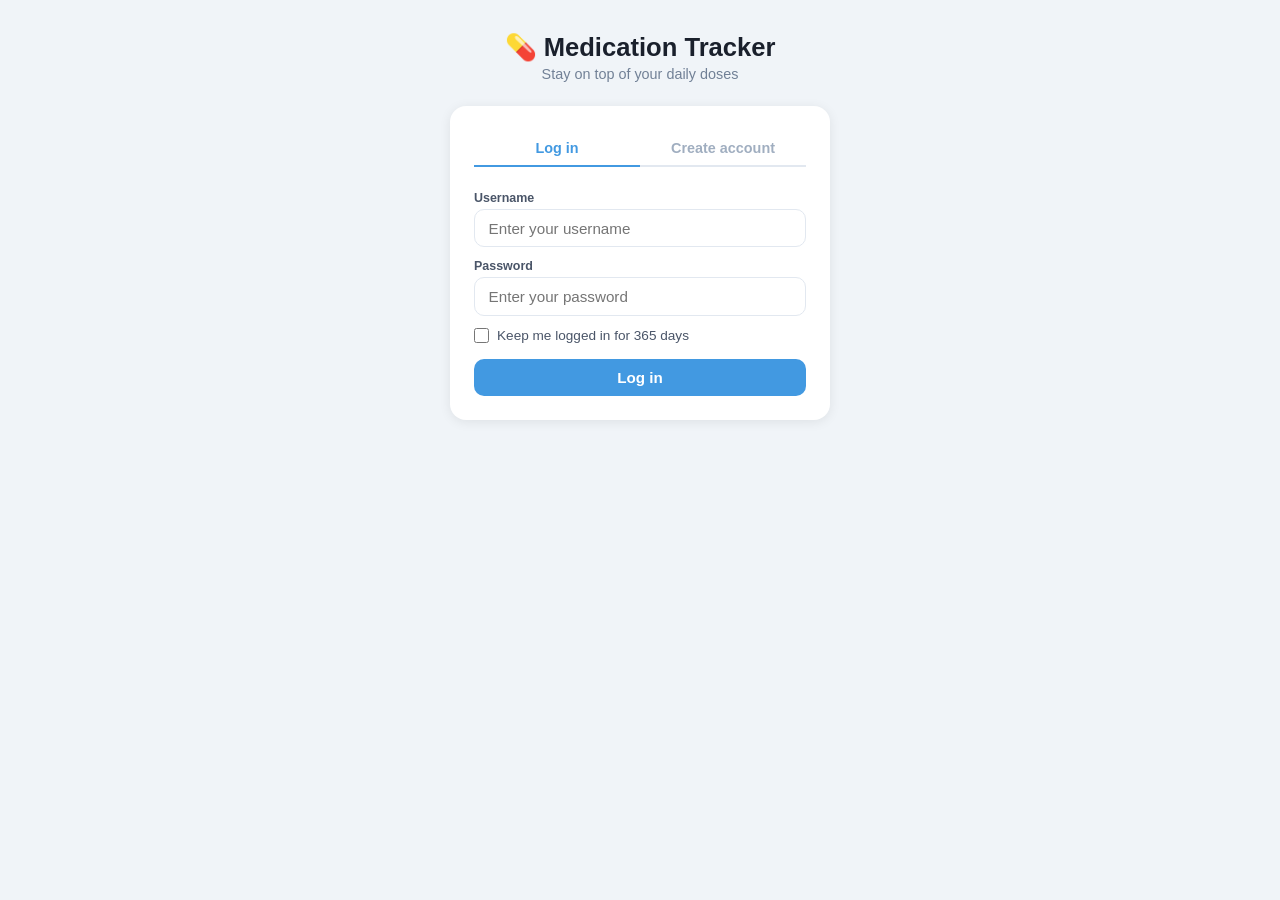
==== medication-tracker.html @ 73203eac "html file upload" ====
<!DOCTYPE html>
<html lang="en">
<head>
  <meta charset="UTF-8" />
  <meta name="viewport" content="width=device-width, initial-scale=1.0" />
  <title>Medication Tracker</title>
  <style>
    * { box-sizing: border-box; margin: 0; padding: 0; }

    body {
      font-family: -apple-system, BlinkMacSystemFont, "Segoe UI", sans-serif;
      background: #f0f4f8;
      color: #1a202c;
      min-height: 100vh;
      display: flex;
      flex-direction: column;
      align-items: center;
      padding: 2rem 1rem 4rem;
    }

    h1 { font-size: 1.6rem; font-weight: 700; margin-bottom: 0.25rem; }
    .subtitle { color: #718096; font-size: 0.9rem; margin-bottom: 2rem; }

    .card {
      background: white;
      border-radius: 16px;
      padding: 1.5rem;
      box-shadow: 0 2px 12px rgba(0,0,0,0.08);
      width: 100%;
      max-width: 480px;
      margin-bottom: 1.5rem;
    }

    /* ── Auth screen ─────────────────────────────────── */
    #auth-screen { width: 100%; max-width: 380px; }

    .auth-tabs {
      display: flex;
      border-bottom: 2px solid #e2e8f0;
      margin-bottom: 1.5rem;
    }
    .auth-tab {
      flex: 1;
      padding: 0.6rem;
      text-align: center;
      font-size: 0.9rem;
      font-weight: 600;
      cursor: pointer;
      color: #a0aec0;
      border-bottom: 2px solid transparent;
      margin-bottom: -2px;
      transition: color 0.15s, border-color 0.15s;
    }
    .auth-tab.active { color: #4299e1; border-bottom-color: #4299e1; }

    .auth-form { display: flex; flex-direction: column; gap: 0.75rem; }

    .field-label {
      font-size: 0.78rem;
      font-weight: 600;
      color: #4a5568;
      margin-bottom: 0.25rem;
    }

    .auth-form input {
      width: 100%;
      border: 1.5px solid #e2e8f0;
      border-radius: 10px;
      padding: 0.6rem 0.85rem;
      font-size: 0.95rem;
      outline: none;
      transition: border-color 0.15s;
      background: white;
    }
    .auth-form input:focus { border-color: #4299e1; }

    .auth-error {
      font-size: 0.8rem;
      color: #e53e3e;
      background: #fff5f5;
      border: 1px solid #fc8181;
      border-radius: 8px;
      padding: 0.5rem 0.75rem;
      display: none;
    }
    .auth-error.visible { display: block; }

    .btn-full {
      width: 100%;
      padding: 0.65rem;
      border-radius: 10px;
      border: none;
      font-size: 0.95rem;
      font-weight: 700;
      cursor: pointer;
      background: #4299e1;
      color: white;
      transition: background 0.15s;
      margin-top: 0.25rem;
    }
    .btn-full:hover { background: #3182ce; }

    /* ── App screen ──────────────────────────────────── */
    #app-screen { display: none; width: 100%; max-width: 480px; }

    .app-header {
      display: flex;
      align-items: center;
      justify-content: space-between;
      width: 100%;
      max-width: 480px;
      margin-bottom: 1.5rem;
    }
    .app-header-left h1 { margin-bottom: 0; }
    .app-header-left .subtitle { margin-bottom: 0; }

    .user-chip {
      display: flex;
      align-items: center;
      gap: 0.5rem;
      background: white;
      border: 1.5px solid #e2e8f0;
      border-radius: 20px;
      padding: 0.35rem 0.75rem;
      font-size: 0.82rem;
      font-weight: 600;
      color: #4a5568;
      cursor: pointer;
      transition: background 0.15s;
      white-space: nowrap;
    }
    .user-chip:hover { background: #f7fafc; }

    /* ── Section labels ─────────────────────────────── */
    .section-label {
      font-size: 0.75rem;
      font-weight: 700;
      text-transform: uppercase;
      letter-spacing: 0.08em;
      color: #a0aec0;
      margin-bottom: 1rem;
    }

    /* ── Medication rows ─────────────────────────────── */
    .med-row {
      display: flex;
      align-items: center;
      gap: 0.85rem;
      padding: 0.6rem 0;
      border-bottom: 1px solid #f0f4f8;
    }
    .med-row:last-of-type { border-bottom: none; }

    .med-check {
      width: 40px;
      height: 40px;
      border-radius: 50%;
      border: 2.5px solid #e2e8f0;
      background: white;
      cursor: pointer;
      display: flex;
      align-items: center;
      justify-content: center;
      font-size: 1.1rem;
      transition: all 0.18s ease;
      flex-shrink: 0;
      user-select: none;
    }
    .med-check.done { border-color: transparent; box-shadow: 0 0 0 3px rgba(72,187,120,0.25); }

    .med-info { flex: 1; min-width: 0; }
    .med-name { font-weight: 600; font-size: 0.95rem; white-space: nowrap; overflow: hidden; text-overflow: ellipsis; }
    .med-dose { font-size: 0.78rem; color: #718096; margin-top: 1px; }

    .med-actions { display: flex; gap: 0.4rem; }
    .icon-btn {
      background: none;
      border: none;
      cursor: pointer;
      color: #a0aec0;
      font-size: 1rem;
      padding: 4px;
      border-radius: 6px;
      transition: color 0.15s, background 0.15s;
      line-height: 1;
    }
    .icon-btn:hover { color: #4a5568; background: #f7fafc; }
    .icon-btn.danger:hover { color: #e53e3e; background: #fff5f5; }

    .all-done-banner {
      display: none;
      align-items: center;
      gap: 0.5rem;
      background: #f0fff4;
      border: 1px solid #9ae6b4;
      border-radius: 10px;
      padding: 0.6rem 0.9rem;
      font-size: 0.85rem;
      color: #276749;
      font-weight: 500;
      margin-top: 1rem;
    }
    .all-done-banner.visible { display: flex; }

    /* ── Add medication form ─────────────────────────── */
    .add-btn {
      display: flex;
      align-items: center;
      gap: 0.5rem;
      background: none;
      border: 1.5px dashed #cbd5e0;
      border-radius: 10px;
      padding: 0.6rem 0.9rem;
      cursor: pointer;
      font-size: 0.85rem;
      color: #718096;
      width: 100%;
      margin-top: 1rem;
      transition: border-color 0.15s, color 0.15s;
    }
    .add-btn:hover { border-color: #4299e1; color: #2b6cb0; }

    .add-form {
      display: none;
      flex-direction: column;
      gap: 0.6rem;
      margin-top: 1rem;
      padding: 1rem;
      background: #f7fafc;
      border-radius: 10px;
    }
    .add-form.open { display: flex; }

    .add-form input {
      border: 1.5px solid #e2e8f0;
      border-radius: 8px;
      padding: 0.5rem 0.7rem;
      font-size: 0.9rem;
      outline: none;
      transition: border-color 0.15s;
      background: white;
    }
    .add-form input:focus { border-color: #4299e1; }

    .form-row { display: flex; gap: 0.5rem; }

    .btn {
      padding: 0.5rem 1rem;
      border-radius: 8px;
      border: none;
      font-size: 0.85rem;
      font-weight: 600;
      cursor: pointer;
      transition: background 0.15s;
    }
    .btn-primary { background: #4299e1; color: white; }
    .btn-primary:hover { background: #3182ce; }
    .btn-ghost { background: #e2e8f0; color: #4a5568; }
    .btn-ghost:hover { background: #cbd5e0; }

    .reset-note {
      font-size: 0.78rem;
      color: #a0aec0;
      margin-top: 1rem;
      padding-top: 1rem;
      border-top: 1px solid #f0f4f8;
    }

    /* ── Calendar tabs ───────────────────────────────── */
    .tab-bar { display: flex; gap: 0.4rem; flex-wrap: wrap; margin-bottom: 1.1rem; }
    .tab {
      padding: 0.3rem 0.75rem;
      border-radius: 20px;
      border: 1.5px solid #e2e8f0;
      background: white;
      font-size: 0.8rem;
      font-weight: 600;
      cursor: pointer;
      transition: all 0.15s;
      color: #4a5568;
    }
    .tab.active { border-color: transparent; color: white; }

    /* ── Calendar ────────────────────────────────────── */
    .cal-header {
      display: flex;
      align-items: center;
      justify-content: space-between;
      margin-bottom: 1rem;
    }
    .cal-header h3 { font-size: 1rem; font-weight: 600; }

    .nav-btn {
      background: none;
      border: 1px solid #e2e8f0;
      border-radius: 8px;
      padding: 0.3rem 0.6rem;
      cursor: pointer;
      font-size: 0.9rem;
      color: #4a5568;
      transition: background 0.15s;
    }
    .nav-btn:hover { background: #f7fafc; }

    .day-labels {
      display: grid;
      grid-template-columns: repeat(7, 1fr);
      text-align: center;
      font-size: 0.7rem;
      font-weight: 600;
      color: #a0aec0;
      text-transform: uppercase;
      margin-bottom: 0.5rem;
    }

    .cal-grid { display: grid; grid-template-columns: repeat(7, 1fr); gap: 4px; }

    .cal-cell {
      aspect-ratio: 1;
      border-radius: 8px;
      display: flex;
      flex-direction: column;
      align-items: center;
      justify-content: center;
      font-size: 0.78rem;
      font-weight: 500;
      color: #4a5568;
      background: #f7fafc;
      position: relative;
      gap: 2px;
    }
    .cal-cell.empty { background: transparent; }
    .cal-cell.future { background: transparent; color: #cbd5e0; }
    .cal-cell.today { outline: 2px solid #4299e1; outline-offset: 1px; }

    .dot-row { display: flex; gap: 2px; flex-wrap: wrap; justify-content: center; }
    .dot { width: 5px; height: 5px; border-radius: 50%; }

    .legend {
      display: flex;
      gap: 1rem;
      margin-top: 1rem;
      font-size: 0.75rem;
      color: #718096;
      flex-wrap: wrap;
    }
    .legend-dot {
      width: 10px; height: 10px;
      border-radius: 3px;
      display: inline-block;
      margin-right: 4px;
      vertical-align: middle;
    }

    .streak {
      margin-top: 1.25rem;
      padding: 0.75rem 1rem;
      background: #ebf8ff;
      border-radius: 10px;
      font-size: 0.85rem;
      color: #2b6cb0;
      font-weight: 500;
    }

    /* ── Edit modal ──────────────────────────────────── */
    .modal-overlay {
      display: none;
      position: fixed;
      inset: 0;
      background: rgba(0,0,0,0.35);
      z-index: 100;
      align-items: center;
      justify-content: center;
      padding: 1rem;
    }
    .modal-overlay.open { display: flex; }
    .modal {
      background: white;
      border-radius: 16px;
      padding: 1.5rem;
      width: 100%;
      max-width: 360px;
      box-shadow: 0 8px 32px rgba(0,0,0,0.18);
    }
    .modal h3 { font-size: 1rem; font-weight: 700; margin-bottom: 1rem; }
    .modal .form-col { display: flex; flex-direction: column; gap: 0.6rem; }
    .modal input {
      border: 1.5px solid #e2e8f0;
      border-radius: 8px;
      padding: 0.5rem 0.7rem;
      font-size: 0.9rem;
      outline: none;
    }
    .modal input:focus { border-color: #4299e1; }
    .modal .form-row { display: flex; gap: 0.5rem; margin-top: 0.5rem; }

    .color-picker { display: flex; gap: 0.5rem; flex-wrap: wrap; margin-top: 0.2rem; }
    .color-swatch {
      width: 26px; height: 26px;
      border-radius: 50%;
      cursor: pointer;
      border: 2.5px solid transparent;
      transition: border-color 0.15s;
    }
    .color-swatch.selected { border-color: #1a202c; }

    .empty-state {
      text-align: center;
      padding: 1.5rem 0 0.5rem;
      color: #a0aec0;
      font-size: 0.9rem;
    }
  </style>
</head>
<body>

<!-- ── Auth screen ───────────────────────────────────────────────────────── -->
<div id="auth-screen">
  <h1 style="text-align:center">💊 Medication Tracker</h1>
  <p class="subtitle" style="text-align:center;margin-bottom:1.5rem">Stay on top of your daily doses</p>

  <div class="card">
    <div class="auth-tabs">
      <div class="auth-tab active" id="tab-login" onclick="switchAuthTab('login')">Log in</div>
      <div class="auth-tab" id="tab-register" onclick="switchAuthTab('register')">Create account</div>
    </div>

    <div class="auth-form" id="login-form">
      <div>
        <div class="field-label">Username</div>
        <input id="login-username" type="text" placeholder="Enter your username" autocomplete="username" />
      </div>
      <div>
        <div class="field-label">Password</div>
        <input id="login-password" type="password" placeholder="Enter your password" autocomplete="current-password" />
      </div>
      <label style="display:flex;align-items:center;gap:0.5rem;font-size:0.85rem;color:#4a5568;cursor:pointer;user-select:none">
        <input type="checkbox" id="keep-logged-in" style="width:15px;height:15px;cursor:pointer" />
        Keep me logged in for 365 days
      </label>
      <div class="auth-error" id="login-error"></div>
      <button class="btn-full" onclick="login()">Log in</button>
    </div>

    <div class="auth-form" id="register-form" style="display:none">
      <div>
        <div class="field-label">Username</div>
        <input id="reg-username" type="text" placeholder="Choose a username" autocomplete="username" />
      </div>
      <div>
        <div class="field-label">Password</div>
        <input id="reg-password" type="password" placeholder="Choose a password" autocomplete="new-password" />
      </div>
      <div>
        <div class="field-label">Confirm password</div>
        <input id="reg-confirm" type="password" placeholder="Repeat your password" autocomplete="new-password" />
      </div>
      <div class="auth-error" id="reg-error"></div>
      <button class="btn-full" onclick="register()">Create account</button>
    </div>
  </div>
</div>

<!-- ── App screen ────────────────────────────────────────────────────────── -->
<div id="app-screen">
  <div class="app-header">
    <div class="app-header-left">
      <h1>💊 Medication Tracker</h1>
      <p class="subtitle">Stay on top of your daily doses</p>
    </div>
    <div class="user-chip" onclick="logout()" title="Log out">
      <span id="user-label"></span>
      <span style="font-size:0.75rem;color:#a0aec0">Log out</span>
    </div>
  </div>

  <!-- Today card -->
  <div class="card">
    <div class="section-label">Today — <span id="today-date"></span></div>
    <div id="med-list"></div>
    <div class="all-done-banner" id="all-done-banner">✅ All medications taken for today!</div>
    <button class="add-btn" onclick="toggleAddForm()">＋ Add medication</button>
    <div class="add-form" id="add-form">
      <input id="new-name" type="text" placeholder="Medication name (e.g. Aspirin)" maxlength="40" />
      <input id="new-dose" type="text" placeholder="Dose / notes (optional, e.g. 100mg)" maxlength="40" />
      <div class="section-label" style="margin:0.2rem 0 0.1rem">Colour</div>
      <div class="color-picker" id="add-color-picker"></div>
      <div class="form-row">
        <button class="btn btn-primary" onclick="addMedication()">Add</button>
        <button class="btn btn-ghost" onclick="toggleAddForm()">Cancel</button>
      </div>
    </div>
    <div class="reset-note" id="reset-note"></div>
  </div>

  <!-- Calendar card -->
  <div class="card">
    <div class="section-label">History</div>
    <div class="tab-bar" id="tab-bar"></div>
    <div class="cal-header">
      <button class="nav-btn" onclick="changeMonth(-1)">&#8592;</button>
      <h3 id="cal-month-label"></h3>
      <button class="nav-btn" onclick="changeMonth(1)">&#8594;</button>
    </div>
    <div class="day-labels">
      <span>Sun</span><span>Mon</span><span>Tue</span><span>Wed</span>
      <span>Thu</span><span>Fri</span><span>Sat</span>
    </div>
    <div class="cal-grid" id="cal-grid"></div>
    <div class="legend">
      <span><span class="legend-dot" style="background:#48bb78"></span>All taken</span>
      <span><span class="legend-dot" style="background:#fbd38d"></span>Partial</span>
      <span><span class="legend-dot" style="background:#fed7d7"></span>Missed</span>
    </div>
    <div class="streak" id="streak-text"></div>
  </div>
</div>

<!-- Edit modal -->
<div class="modal-overlay" id="edit-modal">
  <div class="modal">
    <h3>Edit medication</h3>
    <div class="form-col">
      <input id="edit-name" type="text" placeholder="Medication name" maxlength="40" />
      <input id="edit-dose" type="text" placeholder="Dose / notes (optional)" maxlength="40" />
      <div class="section-label" style="margin:0.4rem 0 0.1rem">Colour</div>
      <div class="color-picker" id="edit-color-picker"></div>
    </div>
    <div class="form-row">
      <button class="btn btn-primary" onclick="saveEdit()">Save</button>
      <button class="btn btn-ghost" onclick="closeModal()">Cancel</button>
    </div>
  </div>
</div>

<script>
  // ── Config ──────────────────────────────────────────────────────────────────
  const RESET_HOUR = 8;
  const PALETTE = [
    "#48bb78","#4299e1","#ed8936","#e53e3e",
    "#9f7aea","#38b2ac","#f6ad55","#fc8181",
  ];

  // ── Auth storage ─────────────────────────────────────────────────────────────
  // Users: { [username]: { hash } }
  // Per-user data keyed by username prefix
  function loadUsers() {
    try { return JSON.parse(localStorage.getItem("medTracker_users")) || {}; } catch { return {}; }
  }
  function saveUsers(u) { localStorage.setItem("medTracker_users", JSON.stringify(u)); }

  // Very simple hash — not cryptographically secure, but fine for local-only storage
  async function hashPassword(pw) {
    const buf = await crypto.subtle.digest("SHA-256", new TextEncoder().encode(pw));
    return Array.from(new Uint8Array(buf)).map(b => b.toString(16).padStart(2,"0")).join("");
  }

  // Session: sessionStorage for normal login, localStorage with expiry for "keep me logged in"
  const SESSION_KEY = "medTracker_session";
  const SESSION_TTL = 365 * 24 * 60 * 60 * 1000; // 365 days in ms

  function getSession() {
    // Check ephemeral session first
    const ephemeral = sessionStorage.getItem(SESSION_KEY);
    if (ephemeral) return ephemeral;
    // Check persistent session
    try {
      const raw = localStorage.getItem(SESSION_KEY);
      if (!raw) return null;
      const { user, expires } = JSON.parse(raw);
      if (Date.now() > expires) { localStorage.removeItem(SESSION_KEY); return null; }
      return user;
    } catch { return null; }
  }

  function setSession(u, persist) {
    if (persist) {
      localStorage.setItem(SESSION_KEY, JSON.stringify({ user: u, expires: Date.now() + SESSION_TTL }));
    } else {
      sessionStorage.setItem(SESSION_KEY, u);
    }
  }

  function clearSession() {
    sessionStorage.removeItem(SESSION_KEY);
    localStorage.removeItem(SESSION_KEY);
  }

  // Per-user storage keys
  function medKey(u)  { return `medTracker_meds_${u}`; }
  function logKey(u)  { return `medTracker_log_${u}`; }

  function loadMeds() {
    try { return JSON.parse(localStorage.getItem(medKey(currentUser))) || []; } catch { return []; }
  }
  function saveMeds(m) { localStorage.setItem(medKey(currentUser), JSON.stringify(m)); }
  function loadLog() {
    try { return JSON.parse(localStorage.getItem(logKey(currentUser))) || {}; } catch { return {}; }
  }
  function saveLog(l) { localStorage.setItem(logKey(currentUser), JSON.stringify(l)); }

  // ── Auth UI ──────────────────────────────────────────────────────────────────
  let currentUser = null;

  function switchAuthTab(tab) {
    const isLogin = tab === "login";
    document.getElementById("tab-login").classList.toggle("active", isLogin);
    document.getElementById("tab-register").classList.toggle("active", !isLogin);
    document.getElementById("login-form").style.display = isLogin ? "flex" : "none";
    document.getElementById("register-form").style.display = isLogin ? "none" : "flex";
    clearAuthErrors();
  }

  function clearAuthErrors() {
    ["login-error","reg-error"].forEach(id => {
      const el = document.getElementById(id);
      el.textContent = "";
      el.classList.remove("visible");
    });
  }

  function showError(id, msg) {
    const el = document.getElementById(id);
    el.textContent = msg;
    el.classList.add("visible");
  }

  async function login() {
    const username = document.getElementById("login-username").value.trim().toLowerCase();
    const password = document.getElementById("login-password").value;
    if (!username || !password) { showError("login-error", "Please enter your username and password."); return; }

    const users = loadUsers();
    if (!users[username]) { showError("login-error", "No account found with that username."); return; }

    const hash = await hashPassword(password);
    if (users[username].hash !== hash) { showError("login-error", "Incorrect password."); return; }

    startSession(username);
  }

  async function register() {
    const username = document.getElementById("reg-username").value.trim().toLowerCase();
    const password = document.getElementById("reg-password").value;
    const confirm  = document.getElementById("reg-confirm").value;

    if (!username) { showError("reg-error", "Please choose a username."); return; }
    if (!/^[a-z0-9_]{2,30}$/.test(username)) {
      showError("reg-error", "Username must be 2–30 characters: letters, numbers, or underscores.");
      return;
    }
    if (password.length < 6) { showError("reg-error", "Password must be at least 6 characters."); return; }
    if (password !== confirm) { showError("reg-error", "Passwords don't match."); return; }

    const users = loadUsers();
    if (users[username]) { showError("reg-error", "That username is already taken."); return; }

    const hash = await hashPassword(password);
    users[username] = { hash };
    saveUsers(users);
    startSession(username);
  }

  function startSession(username) {
    currentUser = username;
    const persist = document.getElementById("keep-logged-in").checked;
    setSession(username, persist);
    document.getElementById("auth-screen").style.display = "none";
    document.getElementById("app-screen").style.display = "block";
    document.getElementById("user-label").textContent = username;
    initCalendar();
    renderToday();
    renderTabs();
    renderCalendar();
  }

  function logout() {
    clearSession();
    currentUser = null;
    document.getElementById("auth-screen").style.display = "";
    document.getElementById("app-screen").style.display = "none";
    // Clear form fields
    ["login-username","login-password","reg-username","reg-password","reg-confirm"].forEach(id => {
      document.getElementById(id).value = "";
    });
    clearAuthErrors();
    switchAuthTab("login");
  }

  // ── Date helpers ─────────────────────────────────────────────────────────────
  function dateKey(d) {
    d = d || new Date();
    return `${d.getFullYear()}-${String(d.getMonth()+1).padStart(2,"0")}-${String(d.getDate()).padStart(2,"0")}`;
  }
  function uid() { return Math.random().toString(36).slice(2,9); }

  // ── Colour picker ────────────────────────────────────────────────────────────
  let addSelectedColor = PALETTE[0];
  let editSelectedColor = PALETTE[0];

  function buildColorPicker(containerId, currentColor, onSelect) {
    const el = document.getElementById(containerId);
    el.innerHTML = "";
    PALETTE.forEach(c => {
      const sw = document.createElement("div");
      sw.className = "color-swatch" + (c === currentColor ? " selected" : "");
      sw.style.background = c;
      sw.onclick = () => {
        el.querySelectorAll(".color-swatch").forEach(s => s.classList.remove("selected"));
        sw.classList.add("selected");
        onSelect(c);
      };
      el.appendChild(sw);
    });
  }

  // ── Today section ───────────────────────────────────────────────────────────
  function renderToday() {
    const meds = loadMeds();
    const log  = loadLog();
    const key  = dateKey();
    const list = document.getElementById("med-list");

    const now  = new Date();
    const next = new Date();
    next.setHours(RESET_HOUR, 0, 0, 0);
    if (next <= now) next.setDate(next.getDate() + 1);
    const hrs  = Math.floor((next - now) / 3600000);
    const mins = Math.floor(((next - now) % 3600000) / 60000);

    document.getElementById("today-date").textContent =
      now.toLocaleDateString(undefined, { weekday: "long", month: "long", day: "numeric" });
    document.getElementById("reset-note").textContent =
      `Resets in ${hrs}h ${mins}m (at ${RESET_HOUR}:00)`;

    if (meds.length === 0) {
      list.innerHTML = `<div class="empty-state">No medications added yet.<br>Use the button below to get started.</div>`;
      document.getElementById("all-done-banner").classList.remove("visible");
      return;
    }

    const dayLog = log[key] || {};
    list.innerHTML = meds.map(m => {
      const taken = !!dayLog[m.id];
      const checkStyle = taken
        ? `background:${m.color}; border-color:${m.color};`
        : `border-color:#e2e8f0;`;
      return `
        <div class="med-row">
          <div class="med-check ${taken ? "done" : ""}" style="${checkStyle}"
               onclick="toggleMed('${m.id}')">
            ${taken ? "✓" : ""}
          </div>
          <div class="med-info">
            <div class="med-name">${escHtml(m.name)}</div>
            ${m.dose ? `<div class="med-dose">${escHtml(m.dose)}</div>` : ""}
          </div>
          <div class="med-actions">
            <button class="icon-btn" onclick="openEdit('${m.id}')">✏️</button>
            <button class="icon-btn danger" onclick="deleteMed('${m.id}')">🗑️</button>
          </div>
        </div>`;
    }).join("");

    const allTaken = meds.every(m => !!dayLog[m.id]);
    document.getElementById("all-done-banner").classList.toggle("visible", allTaken);
  }

  function toggleMed(medId) {
    const log = loadLog();
    const key = dateKey();
    if (!log[key]) log[key] = {};
    if (log[key][medId]) delete log[key][medId];
    else log[key][medId] = true;
    saveLog(log);
    renderToday();
    renderCalendar();
  }

  // ── Add medication ───────────────────────────────────────────────────────────
  function toggleAddForm() {
    const form = document.getElementById("add-form");
    const opening = !form.classList.contains("open");
    form.classList.toggle("open");
    if (opening) {
      addSelectedColor = PALETTE[0];
      buildColorPicker("add-color-picker", addSelectedColor, c => { addSelectedColor = c; });
      document.getElementById("new-name").focus();
    } else {
      document.getElementById("new-name").value = "";
      document.getElementById("new-dose").value = "";
    }
  }

  function addMedication() {
    const name = document.getElementById("new-name").value.trim();
    if (!name) { document.getElementById("new-name").focus(); return; }
    const dose = document.getElementById("new-dose").value.trim();
    const meds = loadMeds();
    meds.push({ id: uid(), name, dose, color: addSelectedColor, addedOn: dateKey() });
    saveMeds(meds);
    document.getElementById("new-name").value = "";
    document.getElementById("new-dose").value = "";
    toggleAddForm();
    renderToday();
    renderCalendar();
    renderTabs();
  }

  // ── Edit modal ───────────────────────────────────────────────────────────────
  let editingId = null;

  function openEdit(medId) {
    const med = loadMeds().find(m => m.id === medId);
    if (!med) return;
    editingId = medId;
    editSelectedColor = med.color;
    document.getElementById("edit-name").value = med.name;
    document.getElementById("edit-dose").value = med.dose || "";
    buildColorPicker("edit-color-picker", editSelectedColor, c => { editSelectedColor = c; });
    document.getElementById("edit-modal").classList.add("open");
    document.getElementById("edit-name").focus();
  }

  function saveEdit() {
    const name = document.getElementById("edit-name").value.trim();
    if (!name) { document.getElementById("edit-name").focus(); return; }
    const meds = loadMeds();
    const idx  = meds.findIndex(m => m.id === editingId);
    if (idx === -1) return;
    meds[idx] = { ...meds[idx], name, dose: document.getElementById("edit-dose").value.trim(), color: editSelectedColor };
    saveMeds(meds);
    closeModal();
    renderToday();
    renderCalendar();
    renderTabs();
  }

  function closeModal() {
    document.getElementById("edit-modal").classList.remove("open");
    editingId = null;
  }

  document.getElementById("edit-modal").addEventListener("click", e => {
    if (e.target === document.getElementById("edit-modal")) closeModal();
  });

  // ── Delete ───────────────────────────────────────────────────────────────────
  function deleteMed(medId) {
    saveMeds(loadMeds().filter(m => m.id !== medId));
    if (calTab === medId) calTab = "all";
    renderToday();
    renderCalendar();
    renderTabs();
  }

  // ── Calendar ─────────────────────────────────────────────────────────────────
  let calYear, calMonth, calTab = "all";

  function initCalendar() {
    const now = new Date();
    calYear  = now.getFullYear();
    calMonth = now.getMonth();
    calTab   = "all";
  }

  function changeMonth(dir) {
    calMonth += dir;
    if (calMonth < 0)  { calMonth = 11; calYear--; }
    if (calMonth > 11) { calMonth = 0;  calYear++; }
    renderCalendar();
  }

  function renderTabs() {
    const meds   = loadMeds();
    const tabs   = [{ id: "all", name: "All", color: "#4a5568" }, ...meds];
    document.getElementById("tab-bar").innerHTML = tabs.map(t => {
      const active = calTab === t.id;
      return `<div class="tab ${active ? "active" : ""}"
                   style="${active ? `background:${t.color || "#4a5568"};` : ""}"
                   onclick="setCalTab('${t.id}')">${escHtml(t.name)}</div>`;
    }).join("");
  }

  function setCalTab(id) { calTab = id; renderTabs(); renderCalendar(); }

  function renderCalendar() {
    const meds     = loadMeds();
    const log      = loadLog();
    const todayStr = dateKey();

    document.getElementById("cal-month-label").textContent =
      new Date(calYear, calMonth, 1).toLocaleDateString(undefined, { month: "long", year: "numeric" });

    const firstDay    = new Date(calYear, calMonth, 1).getDay();
    const daysInMonth = new Date(calYear, calMonth + 1, 0).getDate();
    const trackStart  = (meds.map(m => m.addedOn).filter(Boolean).sort()[0]) || todayStr;
    const viewMeds    = calTab === "all" ? meds : meds.filter(m => m.id === calTab);

    const grid = document.getElementById("cal-grid");
    grid.innerHTML = "";

    for (let i = 0; i < firstDay; i++) {
      const el = document.createElement("div");
      el.className = "cal-cell empty";
      grid.appendChild(el);
    }

    for (let d = 1; d <= daysInMonth; d++) {
      const ds  = `${calYear}-${String(calMonth+1).padStart(2,"0")}-${String(d).padStart(2,"0")}`;
      const el  = document.createElement("div");
      el.className = "cal-cell";
      el.textContent = d;

      const isFuture    = ds > todayStr;
      const isPast      = ds < todayStr;
      const isToday     = ds === todayStr;
      const beforeTrack = ds < trackStart;

      if (isToday)  el.classList.add("today");
      if (isFuture) { el.classList.add("future"); grid.appendChild(el); continue; }

      if (!beforeTrack && viewMeds.length > 0) {
        const dayLog   = log[ds] || {};
        const takenIds = viewMeds.filter(m => !!dayLog[m.id]);
        const taken    = takenIds.length;
        const total    = viewMeds.length;

        if (calTab === "all") {
          if (taken > 0) {
            const dotRow = document.createElement("div");
            dotRow.className = "dot-row";
            takenIds.slice(0, 6).forEach(m => {
              const dot = document.createElement("div");
              dot.className = "dot";
              dot.style.background = m.color;
              dotRow.appendChild(dot);
            });
            el.appendChild(dotRow);
            el.style.background = taken === total ? "#f0fff4" : "#fffbeb";
          } else if (isPast) {
            el.style.background = "#fff5f5";
            el.style.color = "#c53030";
          }
        } else {
          const med = viewMeds[0];
          if (taken === 1) { el.style.background = med.color; el.style.color = "white"; }
          else if (isPast) { el.style.background = "#fed7d7"; el.style.color = "#c53030"; }
        }
      }

      grid.appendChild(el);
    }

    renderStreak(log, viewMeds, todayStr);
  }

  function renderStreak(log, viewMeds, todayStr) {
    if (viewMeds.length === 0) {
      document.getElementById("streak-text").textContent = "Add medications to start tracking.";
      return;
    }
    const allTakenOn = ds => viewMeds.every(m => !!(log[ds] || {})[m.id]);

    let streak = 0;
    const d = new Date();
    if (!allTakenOn(todayStr)) d.setDate(d.getDate() - 1);
    while (allTakenOn(dateKey(d))) { streak++; d.setDate(d.getDate() - 1); }

    const total = Object.keys(log).filter(ds => viewMeds.some(m => !!(log[ds] || {})[m.id])).length;
    document.getElementById("streak-text").textContent =
      streak > 0
        ? `🔥 ${streak}-day streak! ${total} total days logged.`
        : `No current streak. ${total} total days logged.`;
  }

  // ── Utility ──────────────────────────────────────────────────────────────────
  function escHtml(s) {
    return s.replace(/&/g,"&amp;").replace(/</g,"&lt;").replace(/>/g,"&gt;").replace(/"/g,"&quot;");
  }

  // ── Keyboard shortcuts ────────────────────────────────────────────────────────
  document.getElementById("new-name").addEventListener("keydown", e => { if (e.key === "Enter") addMedication(); });
  document.getElementById("new-dose").addEventListener("keydown", e => { if (e.key === "Enter") addMedication(); });
  document.getElementById("edit-name").addEventListener("keydown", e => { if (e.key === "Enter") saveEdit(); });
  document.getElementById("edit-dose").addEventListener("keydown", e => { if (e.key === "Enter") saveEdit(); });
  document.getElementById("login-username").addEventListener("keydown", e => { if (e.key === "Enter") login(); });
  document.getElementById("login-password").addEventListener("keydown", e => { if (e.key === "Enter") login(); });
  document.getElementById("reg-username").addEventListener("keydown", e => { if (e.key === "Enter") register(); });
  document.getElementById("reg-password").addEventListener("keydown", e => { if (e.key === "Enter") register(); });
  document.getElementById("reg-confirm").addEventListener("keydown", e => { if (e.key === "Enter") register(); });

  // ── Init: restore session if still open ──────────────────────────────────────
  const savedUser = getSession();
  if (savedUser && loadUsers()[savedUser]) {
    startSession(savedUser);
  }

  setInterval(() => { if (currentUser) renderToday(); }, 60_000);
</script>
</body>
</html>
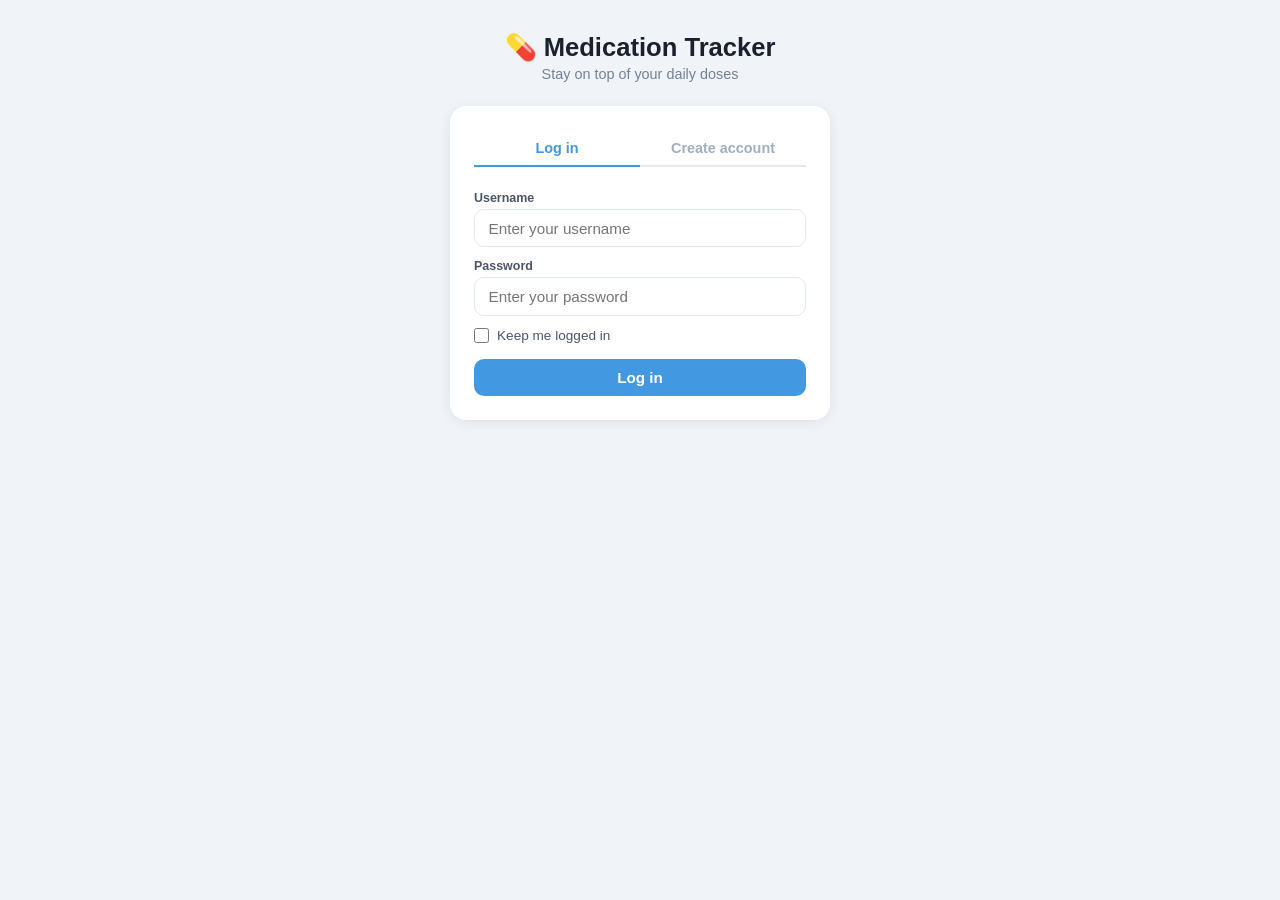
==== commit 6ded8d1a: "Update medication-tracker.html Add multi-medication support and user login system - Users can creat" ====
--- a/medication-tracker.html
+++ b/medication-tracker.html
@@ -436,7 +436,7 @@
       </div>
       <label style="display:flex;align-items:center;gap:0.5rem;font-size:0.85rem;color:#4a5568;cursor:pointer;user-select:none">
         <input type="checkbox" id="keep-logged-in" style="width:15px;height:15px;cursor:pointer" />
-        Keep me logged in for 365 days
+        Keep me logged in
       </label>
       <div class="auth-error" id="login-error"></div>
       <button class="btn-full" onclick="login()">Log in</button>
@@ -455,6 +455,10 @@
         <div class="field-label">Confirm password</div>
         <input id="reg-confirm" type="password" placeholder="Repeat your password" autocomplete="new-password" />
       </div>
+      <label style="display:flex;align-items:center;gap:0.5rem;font-size:0.85rem;color:#4a5568;cursor:pointer;user-select:none">
+        <input type="checkbox" id="reg-keep-logged-in" style="width:15px;height:15px;cursor:pointer" />
+        Keep me logged in
+      </label>
       <div class="auth-error" id="reg-error"></div>
       <button class="btn-full" onclick="register()">Create account</button>
     </div>
@@ -636,7 +640,7 @@
     const hash = await hashPassword(password);
     if (users[username].hash !== hash) { showError("login-error", "Incorrect password."); return; }
 
-    startSession(username);
+    startSession(username, document.getElementById("keep-logged-in").checked);
   }
 
   async function register() {
@@ -658,12 +662,11 @@
     const hash = await hashPassword(password);
     users[username] = { hash };
     saveUsers(users);
-    startSession(username);
-  }
-
-  function startSession(username) {
+    startSession(username, document.getElementById("reg-keep-logged-in").checked);
+  }
+
+  function startSession(username, persist) {
     currentUser = username;
-    const persist = document.getElementById("keep-logged-in").checked;
     setSession(username, persist);
     document.getElementById("auth-screen").style.display = "none";
     document.getElementById("app-screen").style.display = "block";
@@ -993,7 +996,7 @@
   // ── Init: restore session if still open ──────────────────────────────────────
   const savedUser = getSession();
   if (savedUser && loadUsers()[savedUser]) {
-    startSession(savedUser);
+    startSession(savedUser, false);
   }
 
   setInterval(() => { if (currentUser) renderToday(); }, 60_000);
